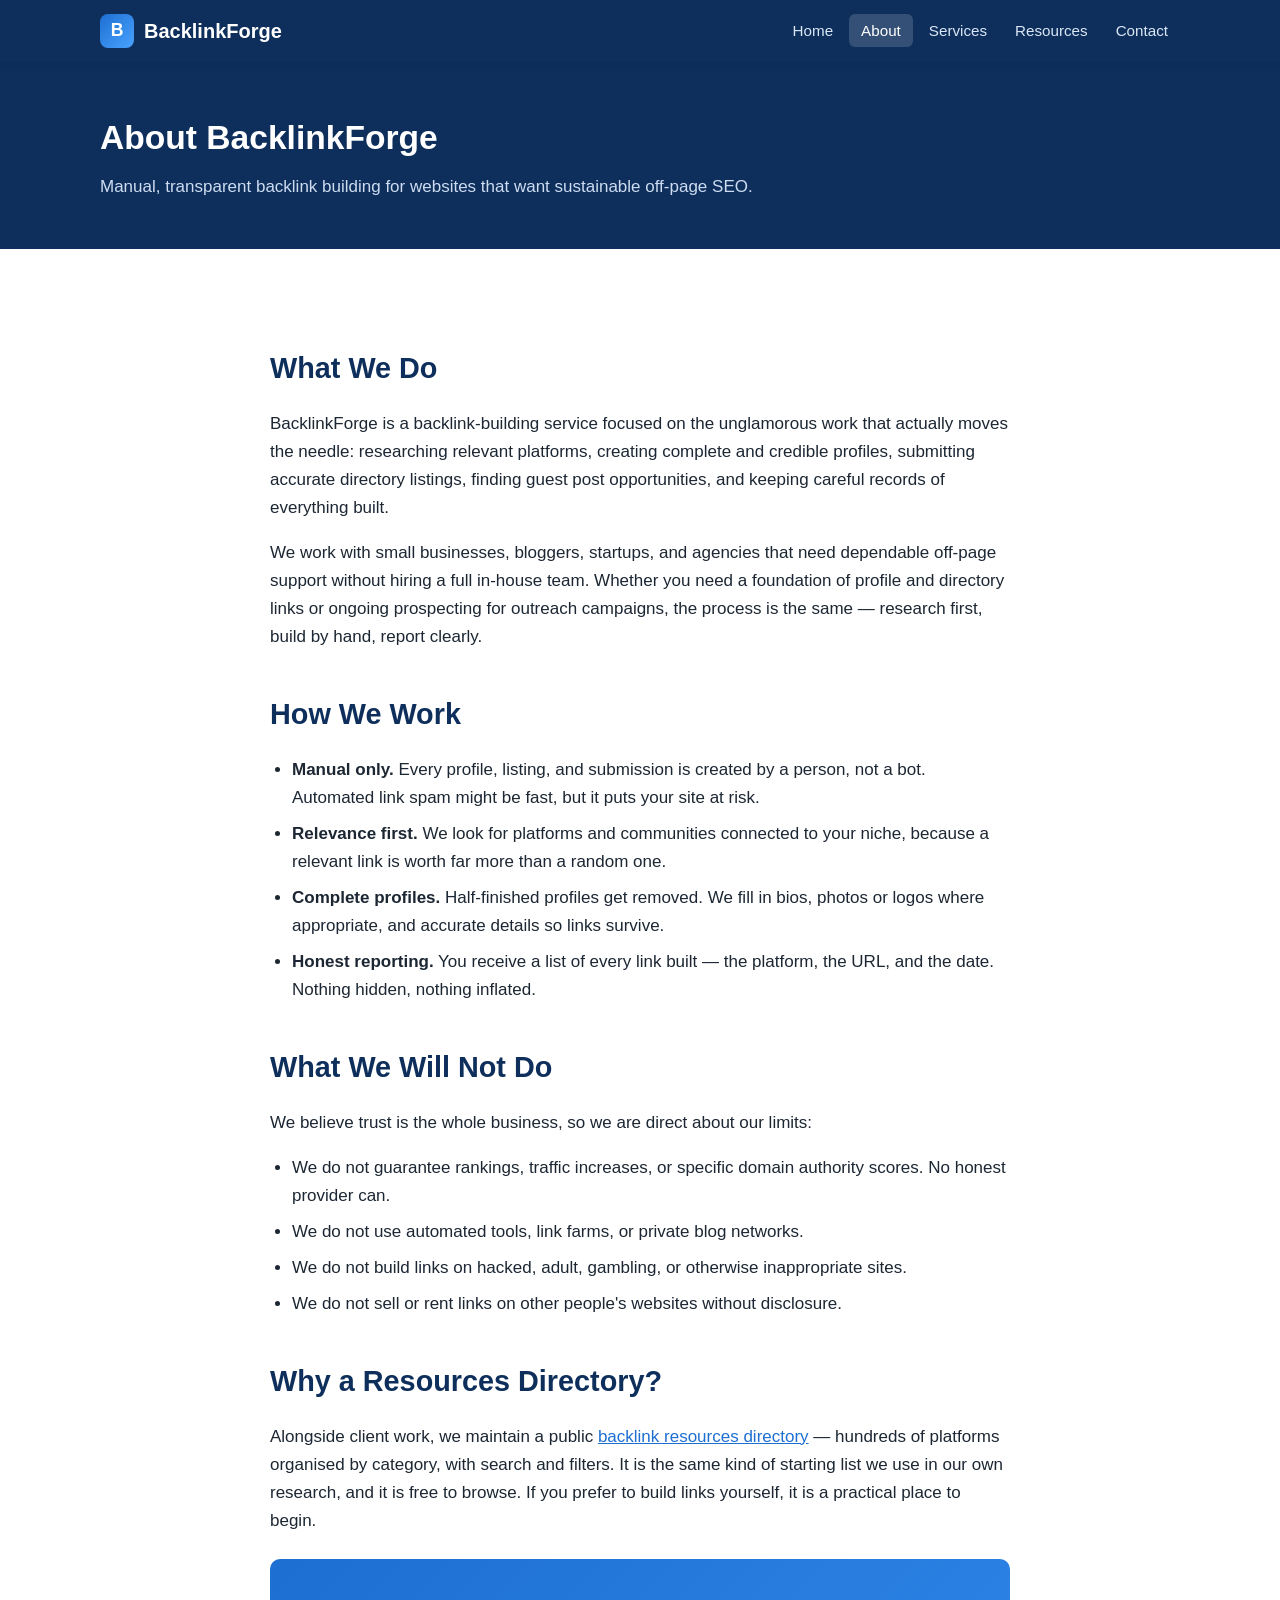
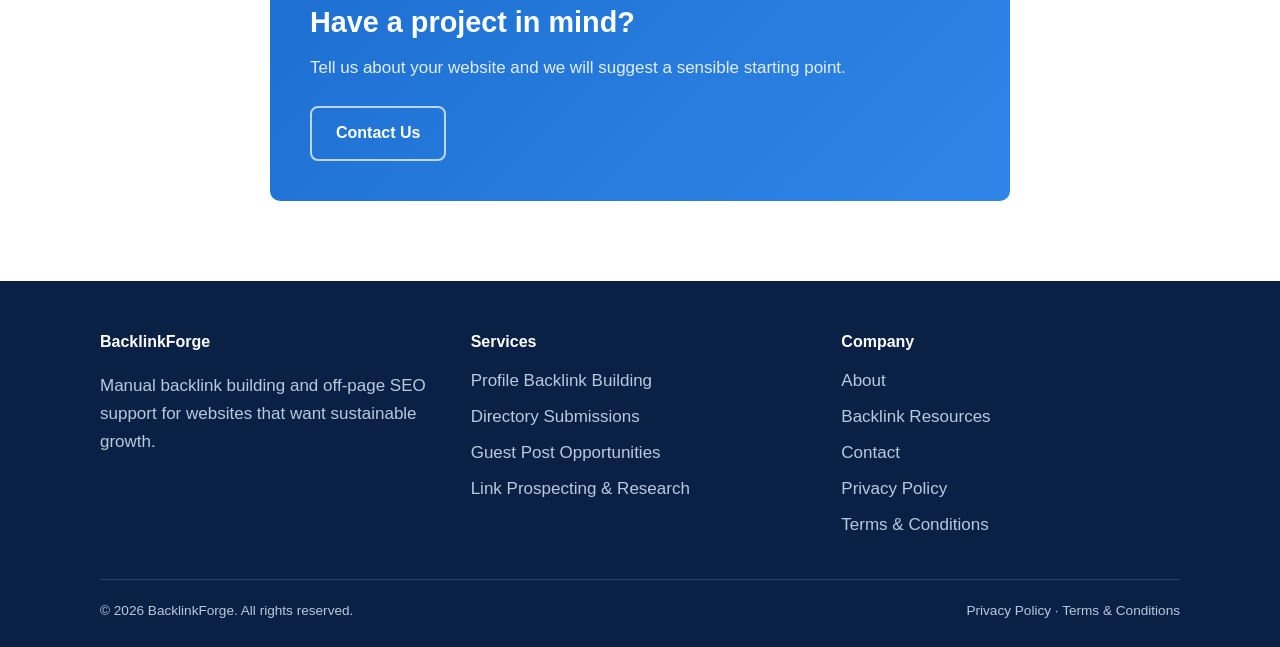
==== about.html @ 8e133a74 "Launch BacklinkForge services website - 7 pages: home, about, services, resources directory, contact" ====
<!DOCTYPE html>
<html lang="en">
<head>
  <meta charset="utf-8">
  <meta name="viewport" content="width=device-width, initial-scale=1">
  <title>About BacklinkForge — Manual Backlink Building, Done Transparently</title>
  <meta name="description" content="Learn about BacklinkForge: who we are, how we build backlinks manually, and the honest principles behind our off-page SEO services.">
  <link rel="canonical" href="https://backlinkforge.github.io/about.html">
  <meta property="og:type" content="website">
  <meta property="og:site_name" content="BacklinkForge">
  <meta property="og:title" content="About BacklinkForge — Manual Backlink Building, Done Transparently">
  <meta property="og:description" content="Who we are, how we build backlinks manually, and the honest principles behind our off-page SEO services.">
  <meta property="og:url" content="https://backlinkforge.github.io/about.html">
  <meta name="twitter:card" content="summary">
  <meta name="twitter:title" content="About BacklinkForge">
  <meta name="twitter:description" content="Manual, transparent backlink building and off-page SEO support.">
  <link rel="stylesheet" href="assets/css/style.css">
</head>
<body>
  <a class="skip-link" href="#main">Skip to content</a>
  <header class="site-header">
    <div class="header-inner">
      <a class="brand" href="index.html"><span class="brand-mark" aria-hidden="true">B</span>BacklinkForge</a>
      <button class="nav-toggle" aria-expanded="false" aria-controls="main-nav">Menu</button>
      <nav class="main-nav" id="main-nav" aria-label="Main navigation">
        <ul>
          <li><a href="index.html">Home</a></li>
          <li><a href="about.html" aria-current="page">About</a></li>
          <li><a href="services.html">Services</a></li>
          <li><a href="resources.html">Resources</a></li>
          <li><a href="contact.html">Contact</a></li>
        </ul>
      </nav>
    </div>
  </header>

  <main id="main">
    <section class="page-hero">
      <div class="container">
        <h1>About BacklinkForge</h1>
        <p>Manual, transparent backlink building for websites that want sustainable off-page SEO.</p>
      </div>
    </section>

    <section class="section">
      <div class="container prose">
        <h2>What We Do</h2>
        <p>BacklinkForge is a backlink-building service focused on the unglamorous work that actually moves the needle: researching relevant platforms, creating complete and credible profiles, submitting accurate directory listings, finding guest post opportunities, and keeping careful records of everything built.</p>
        <p>We work with small businesses, bloggers, startups, and agencies that need dependable off-page support without hiring a full in-house team. Whether you need a foundation of profile and directory links or ongoing prospecting for outreach campaigns, the process is the same — research first, build by hand, report clearly.</p>

        <h2>How We Work</h2>
        <ul>
          <li><strong>Manual only.</strong> Every profile, listing, and submission is created by a person, not a bot. Automated link spam might be fast, but it puts your site at risk.</li>
          <li><strong>Relevance first.</strong> We look for platforms and communities connected to your niche, because a relevant link is worth far more than a random one.</li>
          <li><strong>Complete profiles.</strong> Half-finished profiles get removed. We fill in bios, photos or logos where appropriate, and accurate details so links survive.</li>
          <li><strong>Honest reporting.</strong> You receive a list of every link built — the platform, the URL, and the date. Nothing hidden, nothing inflated.</li>
        </ul>

        <h2>What We Will Not Do</h2>
        <p>We believe trust is the whole business, so we are direct about our limits:</p>
        <ul>
          <li>We do not guarantee rankings, traffic increases, or specific domain authority scores. No honest provider can.</li>
          <li>We do not use automated tools, link farms, or private blog networks.</li>
          <li>We do not build links on hacked, adult, gambling, or otherwise inappropriate sites.</li>
          <li>We do not sell or rent links on other people's websites without disclosure.</li>
        </ul>

        <h2>Why a Resources Directory?</h2>
        <p>Alongside client work, we maintain a public <a href="resources.html">backlink resources directory</a> — hundreds of platforms organised by category, with search and filters. It is the same kind of starting list we use in our own research, and it is free to browse. If you prefer to build links yourself, it is a practical place to begin.</p>

        <div class="cta-band">
          <div>
            <h2>Have a project in mind?</h2>
            <p>Tell us about your website and we will suggest a sensible starting point.</p>
          </div>
          <a class="btn btn-outline" href="contact.html">Contact Us</a>
        </div>
      </div>
    </section>
  </main>

  <footer class="site-footer">
    <div class="container">
      <div class="footer-grid">
        <div>
          <h3>BacklinkForge</h3>
          <p>Manual backlink building and off-page SEO support for websites that want sustainable growth.</p>
        </div>
        <div>
          <h3>Services</h3>
          <ul>
            <li><a href="services.html#profile-backlinks">Profile Backlink Building</a></li>
            <li><a href="services.html#directory-submissions">Directory Submissions</a></li>
            <li><a href="services.html#guest-posts">Guest Post Opportunities</a></li>
            <li><a href="services.html#link-prospecting">Link Prospecting &amp; Research</a></li>
          </ul>
        </div>
        <div>
          <h3>Company</h3>
          <ul>
            <li><a href="about.html">About</a></li>
            <li><a href="resources.html">Backlink Resources</a></li>
            <li><a href="contact.html">Contact</a></li>
            <li><a href="privacy.html">Privacy Policy</a></li>
            <li><a href="terms.html">Terms &amp; Conditions</a></li>
          </ul>
        </div>
      </div>
      <div class="footer-bottom">
        <span>&copy; <span id="year">2026</span> BacklinkForge. All rights reserved.</span>
        <span><a href="privacy.html">Privacy Policy</a> &middot; <a href="terms.html">Terms &amp; Conditions</a></span>
      </div>
    </div>
  </footer>
  <script src="assets/js/main.js"></script>
</body>
</html>
---- assets/css/style.css ----
/* BacklinkForge — shared stylesheet. Lightweight, responsive, no frameworks. */
:root {
  --navy: #0e2f5c;
  --navy-dark: #0a2145;
  --blue: #1d6fd1;
  --blue-dark: #155cb4;
  --ink: #1c2733;
  --muted: #5b6b7f;
  --bg: #ffffff;
  --bg-soft: #f2f6fb;
  --card: #ffffff;
  --border: #dbe4ef;
  --radius: 10px;
  --maxw: 1120px;
  --font: -apple-system, BlinkMacSystemFont, "Segoe UI", Roboto, Helvetica, Arial, sans-serif;
}

* { box-sizing: border-box; }
html { scroll-behavior: smooth; }
body {
  margin: 0;
  font-family: var(--font);
  color: var(--ink);
  background: var(--bg);
  line-height: 1.65;
  font-size: 17px;
}
img { max-width: 100%; height: auto; }
a { color: var(--blue); }
a:hover { color: var(--blue-dark); }
a:focus-visible, button:focus-visible, input:focus-visible,
select:focus-visible, textarea:focus-visible {
  outline: 3px solid var(--blue);
  outline-offset: 2px;
  border-radius: 4px;
}

.skip-link {
  position: absolute; left: -9999px; top: 0;
  background: var(--navy); color: #fff; padding: 10px 16px; z-index: 100;
}
.skip-link:focus { left: 8px; top: 8px; }

.container { max-width: var(--maxw); margin: 0 auto; padding: 0 20px; }

/* Header */
.site-header {
  background: var(--navy);
  color: #fff;
  position: sticky; top: 0; z-index: 50;
  box-shadow: 0 2px 8px rgba(10,33,69,.25);
}
.header-inner {
  display: flex; align-items: center; justify-content: space-between;
  padding: 14px 20px; max-width: var(--maxw); margin: 0 auto;
}
.brand {
  display: flex; align-items: center; gap: 10px;
  color: #fff; text-decoration: none; font-weight: 800; font-size: 1.25rem;
}
.brand-mark {
  width: 34px; height: 34px; border-radius: 8px;
  background: linear-gradient(135deg, var(--blue), #4aa3ff);
  display: inline-flex; align-items: center; justify-content: center;
  font-size: 1.1rem; font-weight: 900;
}
.main-nav ul {
  list-style: none; margin: 0; padding: 0;
  display: flex; gap: 4px; flex-wrap: wrap;
}
.main-nav a {
  color: #dbe7f5; text-decoration: none; padding: 8px 12px; border-radius: 6px;
  font-size: .95rem;
}
.main-nav a:hover { background: rgba(255,255,255,.12); color: #fff; }
.main-nav a[aria-current="page"] { background: rgba(255,255,255,.16); color: #fff; }
.nav-toggle {
  display: none; background: none; border: 1px solid rgba(255,255,255,.4);
  color: #fff; border-radius: 6px; padding: 8px 12px; font-size: 1rem; cursor: pointer;
}

/* Hero */
.hero {
  background: linear-gradient(135deg, var(--navy-dark), var(--navy) 60%, #17457f);
  color: #fff; padding: 72px 0;
}
.hero h1 { font-size: 2.4rem; line-height: 1.2; margin: 0 0 16px; max-width: 640px; }
.hero p.lead { font-size: 1.15rem; color: #cddcf0; max-width: 640px; margin: 0 0 28px; }
.hero .btn { margin-right: 12px; margin-bottom: 8px; }

.btn {
  display: inline-block; text-decoration: none; font-weight: 700;
  padding: 12px 24px; border-radius: 8px; border: 2px solid transparent;
  cursor: pointer; font-size: 1rem;
}
.btn-primary { background: var(--blue); color: #fff; }
.btn-primary:hover { background: var(--blue-dark); color: #fff; }
.btn-outline { border-color: rgba(255,255,255,.7); color: #fff; }
.btn-outline:hover { background: rgba(255,255,255,.14); color: #fff; }
.btn-dark { background: var(--navy); color: #fff; }
.btn-dark:hover { background: var(--navy-dark); color: #fff; }

/* Sections */
.section { padding: 56px 0; }
.section-soft { background: var(--bg-soft); }
.section h2 { font-size: 1.8rem; margin: 0 0 12px; color: var(--navy); }
.section .section-intro { color: var(--muted); max-width: 720px; margin: 0 0 32px; }

.page-hero {
  background: var(--navy); color: #fff; padding: 48px 0;
}
.page-hero h1 { margin: 0 0 8px; font-size: 2.1rem; }
.page-hero p { margin: 0; color: #cddcf0; max-width: 720px; }

.prose { max-width: 780px; }
.prose h2 { color: var(--navy); margin-top: 40px; }
.prose h3 { color: var(--navy); margin-top: 28px; }
.prose ul { padding-left: 22px; }
.prose li { margin-bottom: 8px; }

/* Cards & grids */
.grid { display: grid; gap: 20px; }
.grid-3 { grid-template-columns: repeat(auto-fill, minmax(280px, 1fr)); }
.grid-2 { grid-template-columns: repeat(auto-fill, minmax(340px, 1fr)); }

.card {
  background: var(--card); border: 1px solid var(--border); border-radius: var(--radius);
  padding: 24px; display: flex; flex-direction: column;
}
.card h3 { margin: 0 0 10px; font-size: 1.15rem; color: var(--navy); }
.card h3 a { color: var(--navy); text-decoration: none; }
.card h3 a:hover { color: var(--blue); }
.card p { margin: 0 0 14px; color: var(--muted); font-size: .95rem; flex: 1; }
.card .card-link { font-weight: 700; text-decoration: none; }
.card .card-link:hover { text-decoration: underline; }

.badge {
  display: inline-block; font-size: .75rem; font-weight: 700;
  background: #e3edf9; color: var(--navy);
  border-radius: 20px; padding: 3px 10px; margin-bottom: 10px;
}

/* Resource directory */
.directory-tools {
  display: flex; gap: 12px; flex-wrap: wrap; margin: 0 0 8px;
}
.directory-tools label { font-weight: 700; font-size: .9rem; }
.directory-tools input[type="search"], .directory-tools select {
  padding: 10px 12px; border: 1px solid var(--border); border-radius: 8px;
  font-size: 1rem; min-width: 220px; background: #fff; color: var(--ink);
}
.result-count { color: var(--muted); font-size: .95rem; margin: 12px 0 20px; }
.resource-card .ext-icon { font-size: .8em; }
.resource-url {
  font-size: .8rem; color: var(--muted); word-break: break-all; margin: 0 0 10px;
}

/* Forms */
.form-group { margin-bottom: 18px; }
.form-group label { display: block; font-weight: 700; margin-bottom: 6px; }
.form-group input, .form-group textarea {
  width: 100%; padding: 12px; border: 1px solid var(--border); border-radius: 8px;
  font-size: 1rem; font-family: inherit;
}
.form-group textarea { min-height: 150px; resize: vertical; }
.contact-layout { display: grid; grid-template-columns: 1fr 1fr; gap: 40px; }
@media (max-width: 760px) { .contact-layout { grid-template-columns: 1fr; } }
.notice {
  background: #fff8e6; border: 1px solid #f0d97a; border-radius: 8px;
  padding: 14px 18px; font-size: .95rem; margin-bottom: 24px;
}

/* Footer */
.site-footer { background: var(--navy-dark); color: #b9c9de; padding: 48px 0 24px; }
.footer-grid {
  display: grid; grid-template-columns: repeat(auto-fit, minmax(220px, 1fr));
  gap: 32px; margin-bottom: 32px;
}
.site-footer h3 { color: #fff; font-size: 1rem; margin: 0 0 12px; }
.site-footer ul { list-style: none; margin: 0; padding: 0; }
.site-footer li { margin-bottom: 8px; }
.site-footer a { color: #b9c9de; text-decoration: none; }
.site-footer a:hover { color: #fff; text-decoration: underline; }
.footer-bottom {
  border-top: 1px solid rgba(255,255,255,.14); padding-top: 20px;
  display: flex; justify-content: space-between; flex-wrap: wrap; gap: 8px;
  font-size: .85rem;
}

/* CTA band */
.cta-band {
  background: linear-gradient(135deg, var(--blue), #2f86e8);
  color: #fff; border-radius: var(--radius); padding: 40px;
  display: flex; align-items: center; justify-content: space-between;
  gap: 24px; flex-wrap: wrap; margin: 24px 0;
}
.cta-band h2 { color: #fff; margin: 0 0 8px; }
.cta-band p { margin: 0; color: #e3eefc; }

/* Steps */
.steps { counter-reset: step; list-style: none; padding: 0; display: grid;
  grid-template-columns: repeat(auto-fit, minmax(240px, 1fr)); gap: 20px; }
.steps li {
  background: var(--card); border: 1px solid var(--border); border-radius: var(--radius);
  padding: 24px 24px 24px 72px; position: relative;
}
.steps li::before {
  counter-increment: step; content: counter(step);
  position: absolute; left: 20px; top: 20px;
  width: 36px; height: 36px; border-radius: 50%;
  background: var(--navy); color: #fff; font-weight: 800;
  display: flex; align-items: center; justify-content: center;
}
.steps h3 { margin: 0 0 8px; color: var(--navy); font-size: 1.05rem; }
.steps p { margin: 0; color: var(--muted); font-size: .95rem; }

.faq details {
  border: 1px solid var(--border); border-radius: 8px; padding: 14px 18px; margin-bottom: 12px;
  background: #fff;
}
.faq summary { font-weight: 700; cursor: pointer; color: var(--navy); }

/* Mobile */
@media (max-width: 820px) {
  .nav-toggle { display: inline-block; }
  .main-nav { display: none; width: 100%; }
  .main-nav.open { display: block; }
  .main-nav ul { flex-direction: column; gap: 0; padding: 8px 0; }
  .main-nav a { display: block; padding: 10px 4px; }
  .header-inner { flex-wrap: wrap; }
  .hero h1 { font-size: 1.9rem; }
  .hero { padding: 52px 0; }
  .cta-band { padding: 28px; }
}
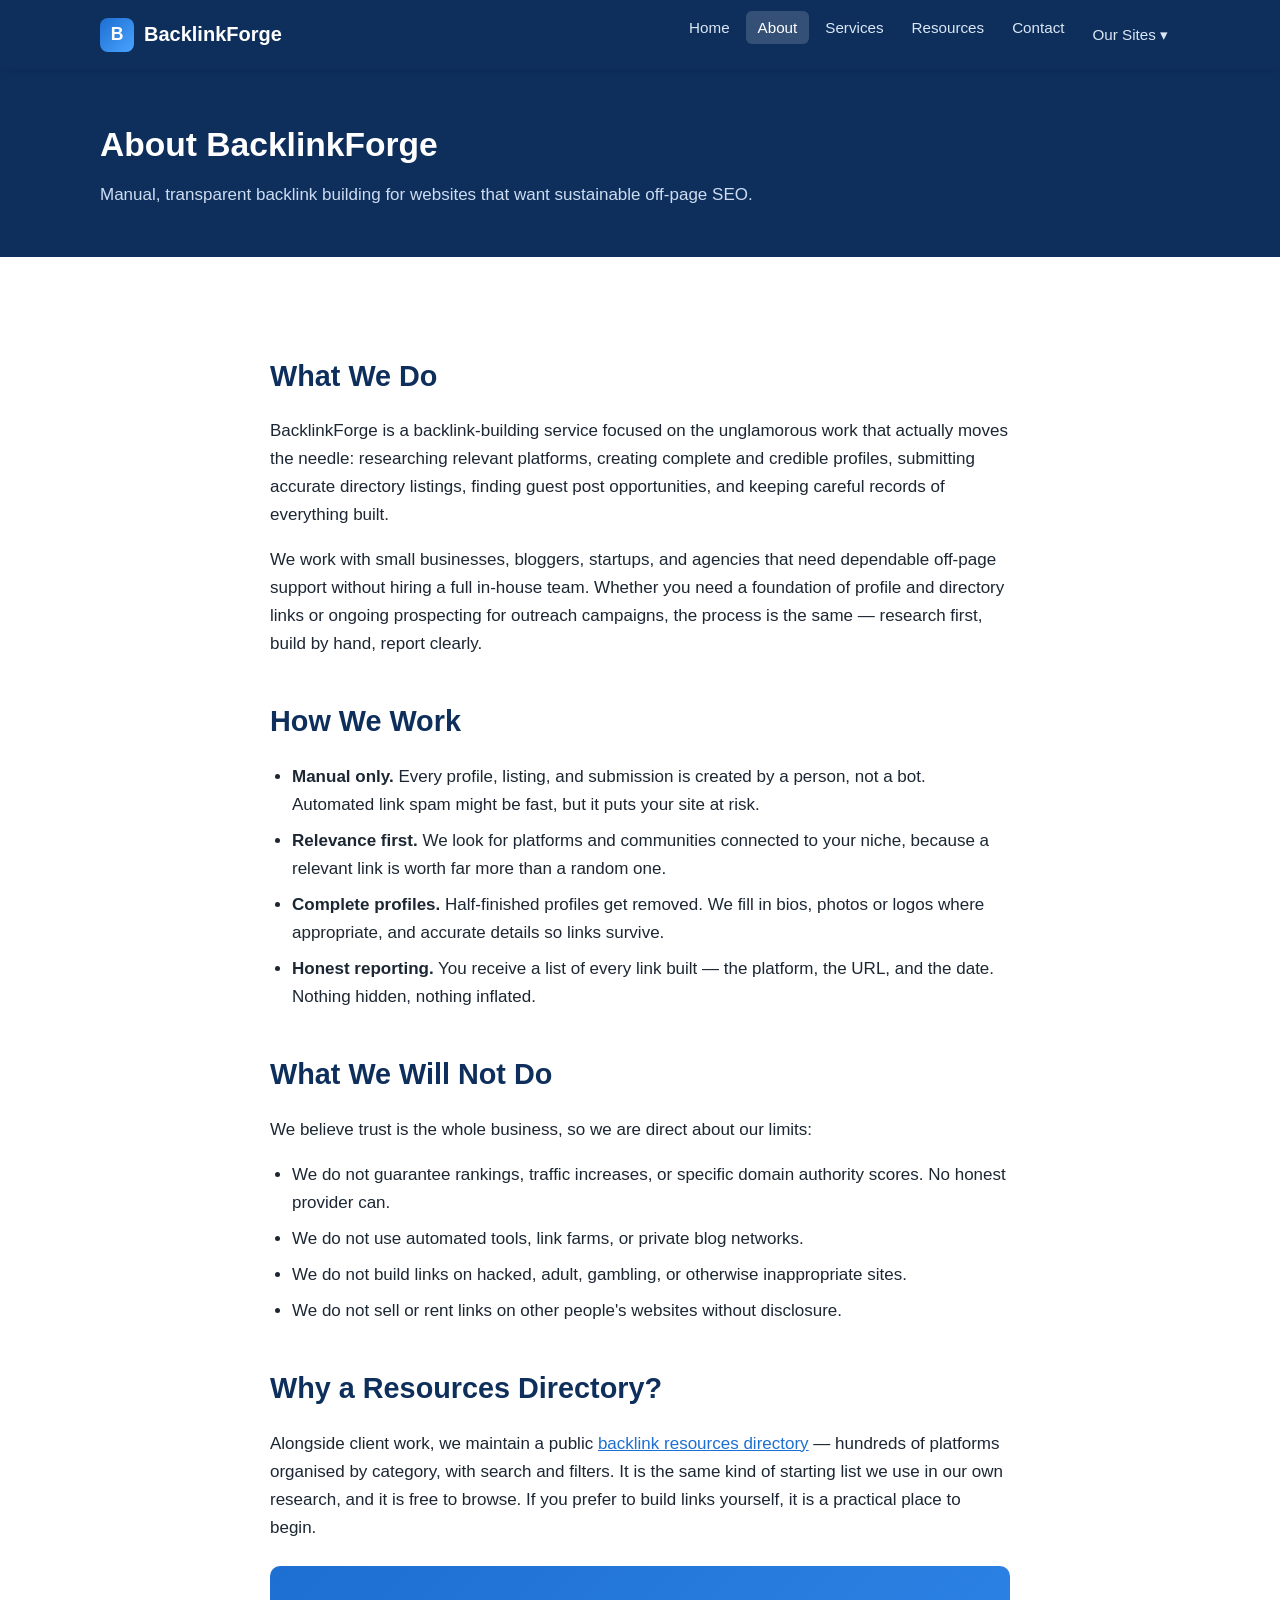
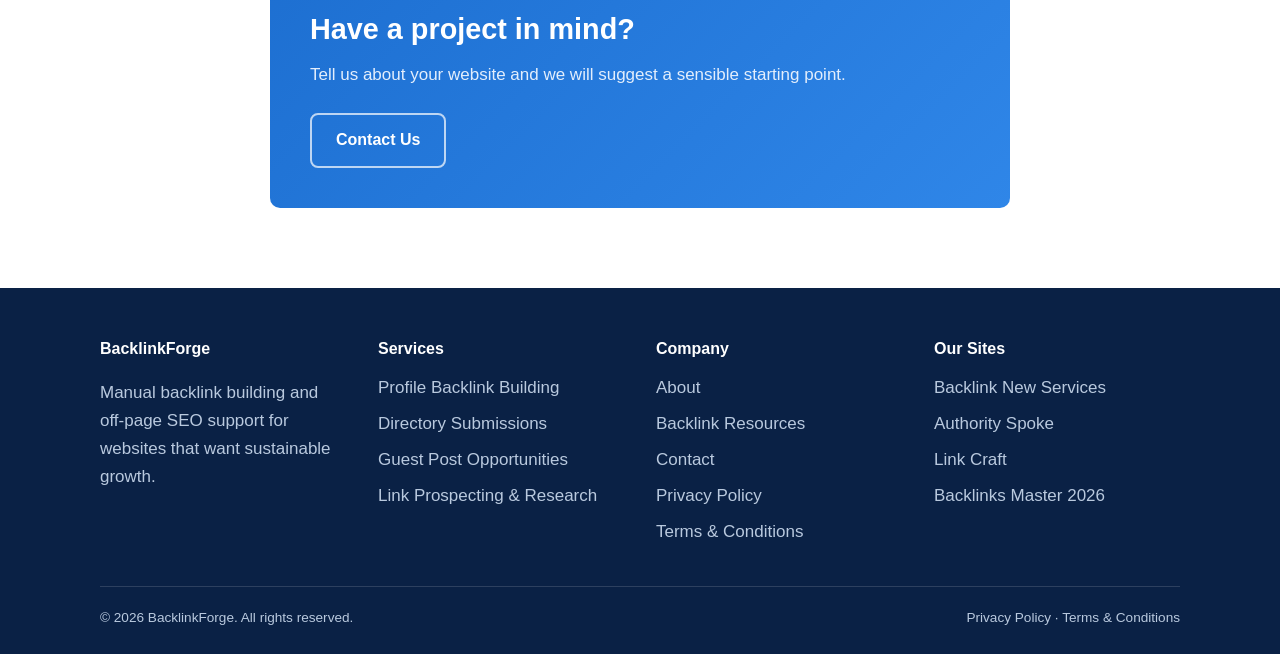
==== commit a81ad31d: "Add Our Sites menu dropdown and footer column with 4 network sites" ====
--- a/about.html
+++ b/about.html
@@ -29,6 +29,15 @@
           <li><a href="services.html">Services</a></li>
           <li><a href="resources.html">Resources</a></li>
           <li><a href="contact.html">Contact</a></li>
+          <li class="has-dropdown">
+            <span class="nav-parent" aria-haspopup="true">Our Sites &#9662;</span>
+            <ul class="dropdown-menu">
+              <li><a href="https://backlink-new-services.netlify.app/" target="_blank" rel="noopener noreferrer">Backlink New Services</a></li>
+              <li><a href="https://authorityspoke.netlify.app/resources/" target="_blank" rel="noopener noreferrer">Authority Spoke</a></li>
+              <li><a href="https://link-craft.netlify.app/" target="_blank" rel="noopener noreferrer">Link Craft</a></li>
+              <li><a href="https://humza.is-a.dev/backlinksmaster2026.github.io/" target="_blank" rel="noopener noreferrer">Backlinks Master 2026</a></li>
+            </ul>
+          </li>
         </ul>
       </nav>
     </div>
@@ -105,6 +114,15 @@
             <li><a href="terms.html">Terms &amp; Conditions</a></li>
           </ul>
         </div>
+        <div>
+          <h3>Our Sites</h3>
+          <ul>
+            <li><a href="https://backlink-new-services.netlify.app/" target="_blank" rel="noopener noreferrer">Backlink New Services</a></li>
+            <li><a href="https://authorityspoke.netlify.app/resources/" target="_blank" rel="noopener noreferrer">Authority Spoke</a></li>
+            <li><a href="https://link-craft.netlify.app/" target="_blank" rel="noopener noreferrer">Link Craft</a></li>
+            <li><a href="https://humza.is-a.dev/backlinksmaster2026.github.io/" target="_blank" rel="noopener noreferrer">Backlinks Master 2026</a></li>
+          </ul>
+        </div>
       </div>
       <div class="footer-bottom">
         <span>&copy; <span id="year">2026</span> BacklinkForge. All rights reserved.</span>
--- a/assets/css/style.css
+++ b/assets/css/style.css
@@ -74,6 +74,20 @@
 }
 .main-nav a:hover { background: rgba(255,255,255,.12); color: #fff; }
 .main-nav a[aria-current="page"] { background: rgba(255,255,255,.16); color: #fff; }
+.main-nav .nav-parent {
+  color: #dbe7f5; padding: 8px 12px; border-radius: 6px;
+  font-size: .95rem; cursor: default; display: inline-block;
+}
+.main-nav li.has-dropdown { position: relative; }
+.main-nav .dropdown-menu {
+  display: none; position: absolute; top: 100%; left: 0; z-index: 20;
+  background: var(--navy-dark); border-radius: 8px; padding: 8px 0;
+  min-width: 240px; box-shadow: 0 8px 24px rgba(0,0,0,.25);
+  flex-direction: column; gap: 0;
+}
+.main-nav li.has-dropdown:hover .dropdown-menu,
+.main-nav li.has-dropdown:focus-within .dropdown-menu { display: flex; }
+.main-nav .dropdown-menu a { display: block; padding: 10px 16px; }
 .nav-toggle {
   display: none; background: none; border: 1px solid rgba(255,255,255,.4);
   color: #fff; border-radius: 6px; padding: 8px 12px; font-size: 1rem; cursor: pointer;
@@ -227,6 +241,12 @@
   .main-nav.open { display: block; }
   .main-nav ul { flex-direction: column; gap: 0; padding: 8px 0; }
   .main-nav a { display: block; padding: 10px 4px; }
+  .main-nav .nav-parent { display: block; padding: 10px 4px; }
+  .main-nav .dropdown-menu {
+    position: static; display: block; box-shadow: none;
+    background: transparent; padding: 0 0 0 16px; min-width: 0;
+  }
+  .main-nav .dropdown-menu a { padding: 10px 4px; }
   .header-inner { flex-wrap: wrap; }
   .hero h1 { font-size: 1.9rem; }
   .hero { padding: 52px 0; }
